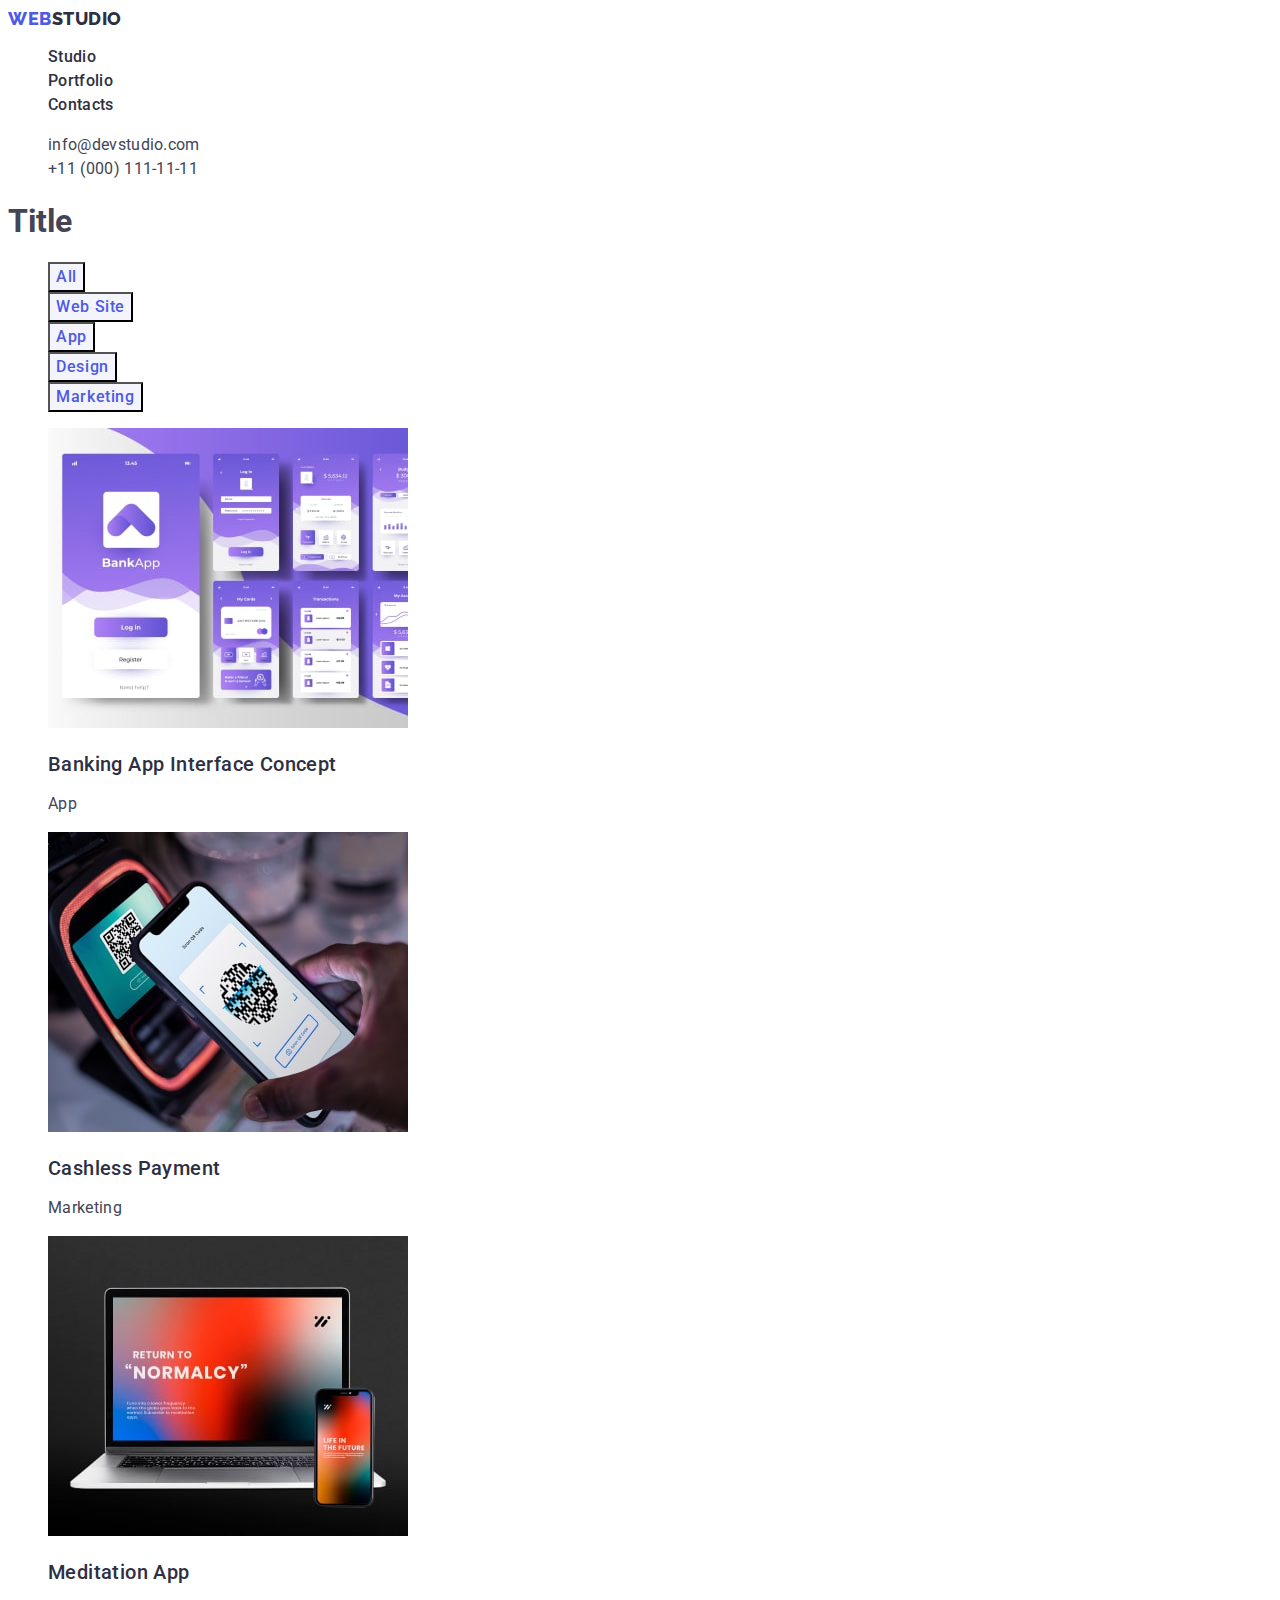
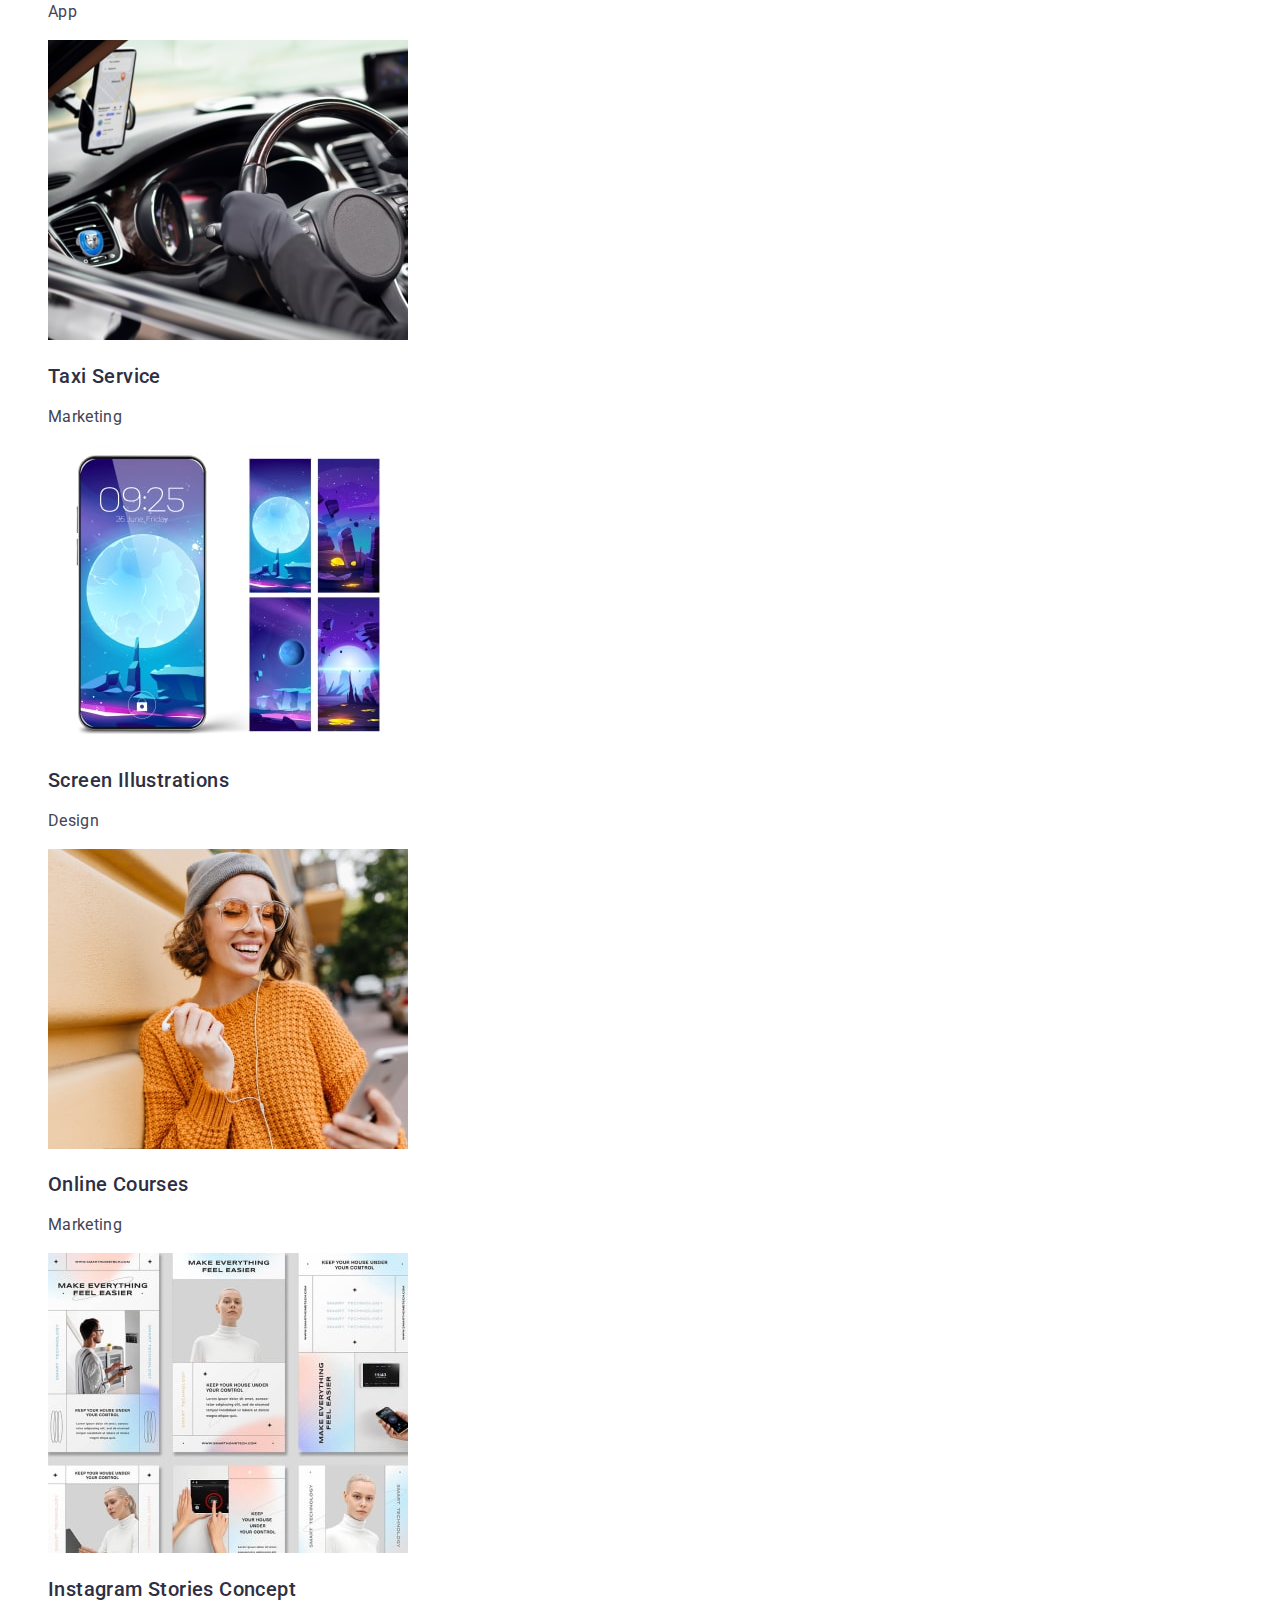
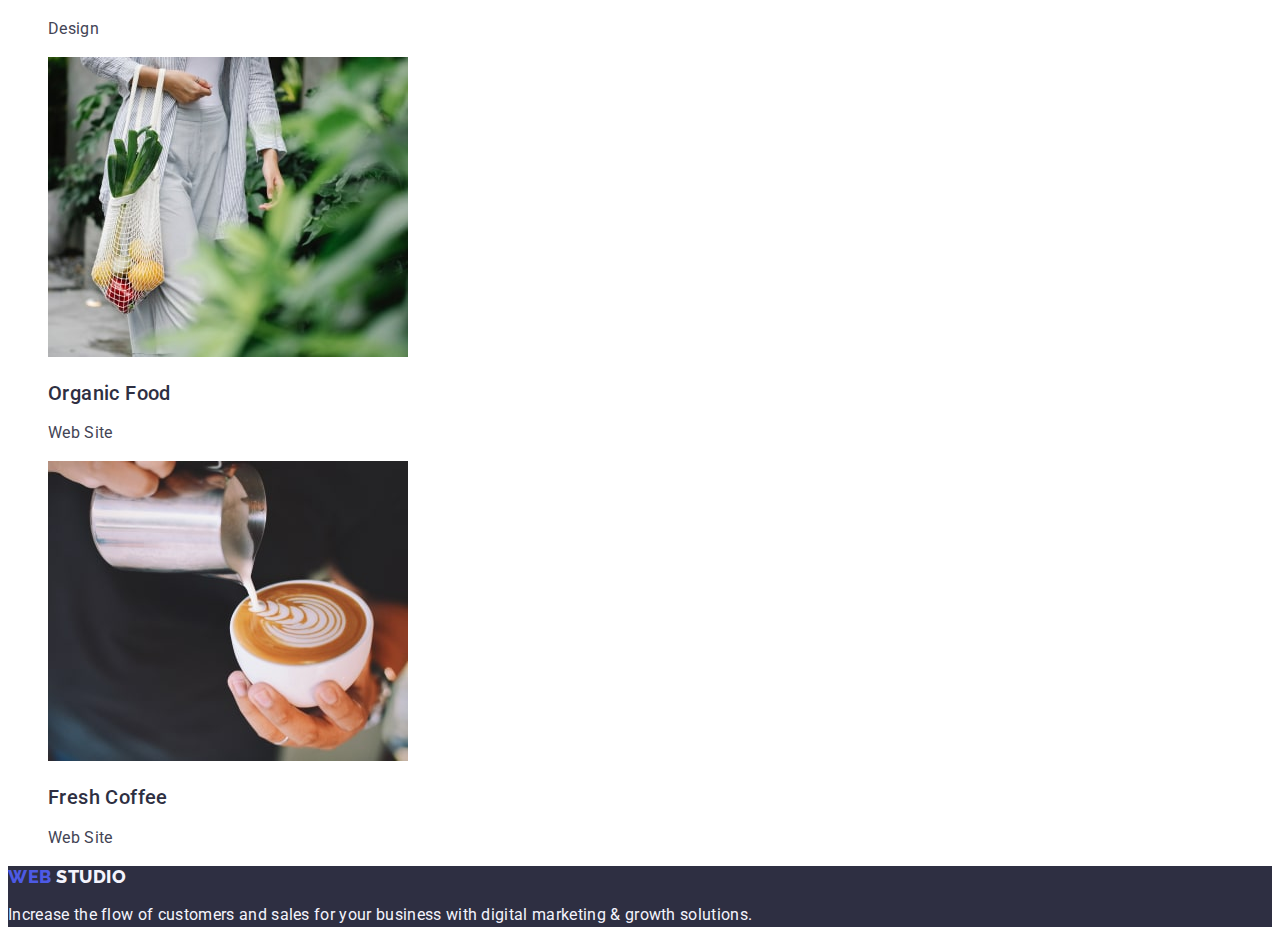
==== portfolio.html @ 657b76db "Initial commit" ====
<!DOCTYPE html>
<html lang="en">
  <head>
    <meta charset="UTF-8" />
    <meta http-equiv="X-UA-Compatible" content="IE=edge" />
    <meta name="viewport" content="width=device-width, initial-scale=1.0" />
    <link rel="stylesheet" href="./css/styles.css" />
    <link rel="preconnect" href="https://fonts.googleapis.com" />
    <link rel="preconnect" href="https://fonts.gstatic.com" crossorigin />
    <link
      href="https://fonts.googleapis.com/css2?family=Raleway:wght@800&family=Roboto:wght@400;500;700&display=swap"
      rel="stylesheet"
    />
    <title>Portfolio</title>
  </head>
  <body>
    <header class="page-header">
      <nav class="nav">
        <a href="./index.html" class="header-logo link"
          >Web<span class="logo-accent">Studio</span></a
        >
        <ul class="list">
          <li><a href="./index.html" class="nav-list link"> Studio</a></li>
          <li>
            <a href="./portfolio.html" class="nav-list link"> Portfolio</a>
          </li>
          <li><a href="" class="nav-list link"> Contacts</a></li>
        </ul>
      </nav>
      <address class="address">
        <ul class="list">
          <li class="address-list-item">
            <a href="mailto:info@devstudio.com" class="address-link link"
              >info@devstudio.com</a
            >
          </li>
          <li class="address-list-item">
            <a href="tel:+110001111111" class="address-link link"
              >+11 (000) 111-11-11</a
            >
          </li>
        </ul>
      </address>
    </header>

    <main>
      <section class="projects">
        <h1>Title</h1>
        <ul class="list">
          <li><button type="button" class="projects-button">All</button></li>
          <li>
            <button type="button" class="projects-button">Web Site</button>
          </li>
          <li><button type="button" class="projects-button">App</button></li>
          <li><button type="button" class="projects-button">Design</button></li>
          <li>
            <button type="button" class="projects-button">Marketing</button>
          </li>
        </ul>
        <ul class="list">
          <li class="projects-item">
            <a href="" class="link">
              <img
                src="./images/p-1.jpg"
                alt="Banking App Interface Concept"
                width="360"
                height="300"
                class="projects-image"
              />
              <h2 class="section-subtitle">Banking App Interface Concept</h2>
              <p class="projects-text">App</p>
            </a>
          </li>
          <li class="projects-item">
            <a href="" class="link">
              <img
                src="./images/p-2.jpg"
                alt="Cashless payment"
                width="360"
                height="300"
                class="projects-image"
              />
              <h2 class="section-subtitle">Cashless Payment</h2>
              <p class="projects-text">Marketing</p>
            </a>
          </li>
          <li class="projects-item">
            <a href="" class="link">
              <img
                src="./images/p-3.jpg"
                alt="Meditation App"
                width="360"
                height="300"
                class="projects-image"
              />
              <h2 class="section-subtitle">Meditation App</h2>
              <p class="projects-text">App</p>
            </a>
          </li>
          <li class="projects-item">
            <a href="" class="link">
              <img
                src="./images/p-4.jpg"
                alt="Taxi Service"
                width="360"
                height="300"
                class="projects-image"
              />
              <h2 class="section-subtitle">Taxi Service</h2>
              <p class="projects-text">Marketing</p>
            </a>
          </li>
          <li class="projects-item">
            <a href="" class="link">
              <img
                src="./images/p-5.jpg"
                alt="Screen Illustrations Design"
                width="360"
                height="300"
                class="projects-image"
              />
              <h2 class="section-subtitle">Screen Illustrations</h2>
              <p class="projects-text">Design</p>
            </a>
          </li>
          <li class="projects-item">
            <a href="" class="link">
              <img
                src="./images/p-6.jpg"
                alt="Online Courses Marketing"
                width="360"
                height="300"
                class="projects-image"
              />
              <h2 class="section-subtitle">Online Courses</h2>
              <p class="projects-text">Marketing</p>
            </a>
          </li>
          <li class="projects-item">
            <a href="" class="link">
              <img
                src="./images/p-7.jpg"
                alt="Instagram Stories Concept"
                width="360"
                height="300"
                class="projects-image"
              />
              <h2 class="section-subtitle">Instagram Stories Concept</h2>
              <p class="projects-text">Design</p>
            </a>
          </li>
          <li class="projects-item">
            <a href="" class="link">
              <img
                src="./images/p-8.jpg"
                alt="Organic Food"
                width="360"
                height="300"
                class="projects-image"
              />
              <h2 class="section-subtitle">Organic Food</h2>
              <p class="projects-text">Web Site</p>
            </a>
          </li>
          <li class="projects-item">
            <a href="" class="link">
              <img
                src="./images/p-9.jpg"
                alt="Fresh Coffee"
                width="360"
                height="300"
                class="projects-image"
              />
              <h2 class="section-subtitle">Fresh Coffee</h2>
              <p class="projects-text">Web Site</p>
            </a>
          </li>
        </ul>
      </section>
    </main>
    <footer class="page-footer">
      <a href="./index.html" class="footer-logo link"
        >Web<span class="footer-logo-accent"> Studio</span></a
      >
      <p class="footer-text">
        Increase the flow of customers and sales for your business with digital
        marketing & growth solutions.
      </p>
    </footer>
  </body>
</html>
---- css/styles.css ----
:root {
  --primary-white-color: #ffffff;
  --Light-mode-backgrounds-color: #f4f4fd;
  --heading-color: #2e2f42;
  --light-blue-color: #4d5ae5;
  --active-button-color: #404bbf;
  --text-color: #434455;
  --light-accent-color: #e7e9fc;
}

body {
  font-family: Roboto, sans-serif;
  color: var(--text-color);
  background-color: var(--primary-white-color);
}

.header-logo {
  text-transform: uppercase;
  font-family: 'Raleway', sans-serif;
  color: var(--light-blue-color);
  font-size: 18px;
  line-height: 1.17;
  letter-spacing: 0.54px;
  font-weight: 800;
}
.link {
  text-decoration: none;
}

.logo-accent {
  color: var(--heading-color);
}

.list {
  list-style: none;
}

.nav-list.link {
  color: var(--heading-color);
  font-size: 16px;
  font-weight: 500;
  line-height: 1.5;
  letter-spacing: 0.02em;
  text-decoration: none;
}

.nav-list.link:hover,
.nav-list.link:focus,
.nav-list.link:active {
  color: var(--active-button-color);
}

.address {
  font-style: normal;
}
.address-link.link,
.list {
  color: var(--text-color);
  font-size: 16px;
  line-height: 1.5;
  letter-spacing: 0.32px;
  text-decoration: none;
  list-style-type: none;
}

.address-link.link:hover,
.address-link.link:focus,
.address-link.link:active {
  color: var(--active-button-color);
}

.banner {
  background-color: var(--heading-color);
}

.main-title {
  color: var(--primary-white-color);
  text-align: center;
  font-size: 56px;
  font-family: Roboto;
  font-weight: 700;
  line-height: 1.07;
  letter-spacing: 1.12px;
}

.button {
  font-family: Roboto, sans-serif;
  background: var(--light-blue-color);
  color: var(--primary-white-color);
  font-weight: 500;
  font-size: 16px;
  line-height: 1.5;
  letter-spacing: 0.04em;
  cursor: pointer;
}

.button:hover,
.button:focus,
.button:active {
  background-color: var(--active-button-color);
}

.section-subtitle {
  color: var(--heading-color);
  font-size: 20px;
  font-weight: 500;
  line-height: 1.2;
  letter-spacing: 0.4px;
}

.list {
  list-style-type: none;
}

.list .intro-text {
  color: var(--text-color);
  font-size: 16px;
  line-height: 1.5;
  letter-spacing: 0.32px;
}

.section-title {
  color: var(--heading-color);
  text-align: center;
  font-size: 36px;
  font-weight: 700;
  line-height: 1.11;
  letter-spacing: 0.72px;
  text-transform: capitalize;
}

.team {
  background-color: var(--Light-mode-backgrounds-color);
}
.team-list-item {
  background-color: var(--primary-white-color);
}
.team-text {
  font-size: 16px;
  line-height: 1.5;
  letter-spacing: 0.32px;
}

footer {
  background-color: var(--heading-color);
}
.footer-logo {
  color: var(--light-blue-color);
  font-size: 18px;
  font-family: Raleway, sans-serif;
  font-weight: 800;
  line-height: 1.17;
  letter-spacing: 0.54px;
  text-transform: uppercase;
  text-decoration: none;
}

.footer-logo-accent {
  color: var(--Light-mode-backgrounds-color);
}

.footer-text {
  color: var(--Light-mode-backgrounds-color);
  font-size: 16px;
  line-height: 1.5;
  letter-spacing: 0.32px;
}

.projects-button {
  font-family: Roboto, sans-serif;
  background-color: var(--Light-mode-backgrounds-color);
  text-align: center;
  font-size: 16px;
  font-weight: 500;
  line-height: 1.5;
  letter-spacing: 0.04em;
  color: var(--light-blue-color);
  cursor: pointer;
}

.projects-button:hover,
.projects-button:focus,
.projects-button:active {
  background-color: var(--active-button-color);
  color: var(--primary-white-color);
}

.projects-list {
  list-style-type: none;
}
.projects-text {
  font-size: 16px;
  line-height: 1.5;
  letter-spacing: 0.32px;
  color: var(--text-color);
}
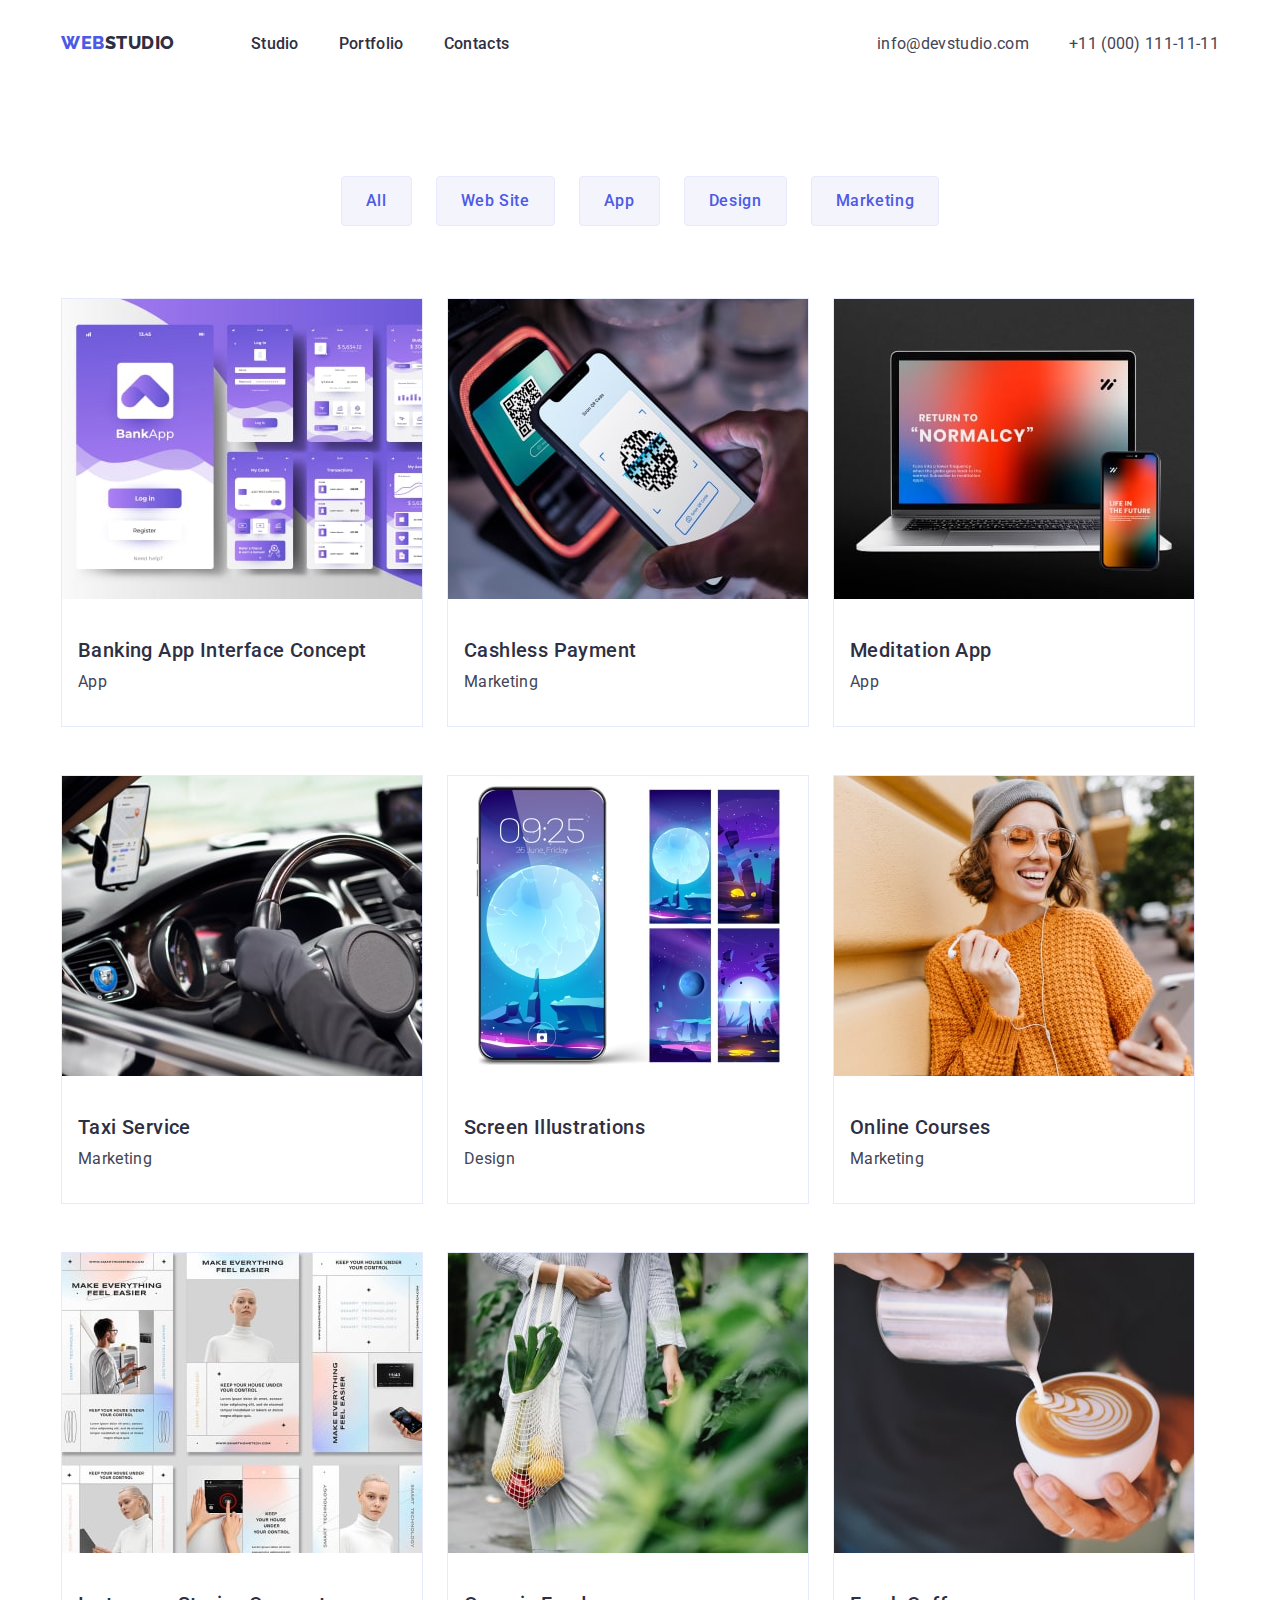
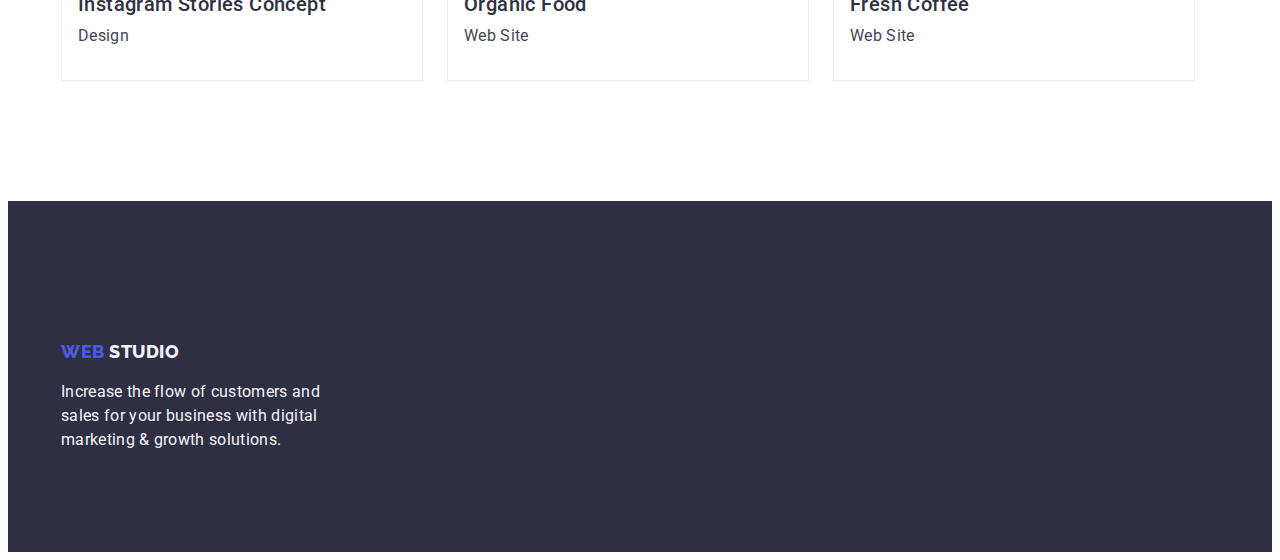
==== commit 76014dd2: "new commit" ====
--- a/portfolio.html
+++ b/portfolio.html
@@ -15,177 +15,183 @@
   </head>
   <body>
     <header class="page-header">
-      <nav class="nav">
-        <a href="./index.html" class="header-logo link"
-          >Web<span class="logo-accent">Studio</span></a
-        >
-        <ul class="list">
-          <li><a href="./index.html" class="nav-list link"> Studio</a></li>
-          <li>
-            <a href="./portfolio.html" class="nav-list link"> Portfolio</a>
-          </li>
-          <li><a href="" class="nav-list link"> Contacts</a></li>
-        </ul>
-      </nav>
-      <address class="address">
-        <ul class="list">
-          <li class="address-list-item">
-            <a href="mailto:info@devstudio.com" class="address-link link"
-              >info@devstudio.com</a
-            >
-          </li>
-          <li class="address-list-item">
-            <a href="tel:+110001111111" class="address-link link"
-              >+11 (000) 111-11-11</a
-            >
-          </li>
-        </ul>
-      </address>
+      <div class="container header-container">
+        <nav class="nav">
+          <a href="./index.html" class="header-logo link"
+            >Web<span class="logo-accent">Studio</span></a
+          >
+          <ul class="nav-list list">
+            <li><a href="./index.html" class="nav-list link"> Studio</a></li>
+            <li>
+              <a href="./portfolio.html" class="nav-list link"> Portfolio</a>
+            </li>
+            <li><a href="" class="nav-list link"> Contacts</a></li>
+          </ul>
+        </nav>
+        <address class="address">
+          <ul class="adress-list list">
+            <li class="address-list-item">
+              <a href="mailto:info@devstudio.com" class="address-link link"
+                >info@devstudio.com</a
+              >
+            </li>
+            <li class="address-list-item">
+              <a href="tel:+110001111111" class="address-link link"
+                >+11 (000) 111-11-11</a
+              >
+            </li>
+          </ul>
+        </address>
+      </div>
     </header>
 
     <main>
       <section class="projects">
-        <h1>Title</h1>
-        <ul class="list">
-          <li><button type="button" class="projects-button">All</button></li>
-          <li>
-            <button type="button" class="projects-button">Web Site</button>
-          </li>
-          <li><button type="button" class="projects-button">App</button></li>
-          <li><button type="button" class="projects-button">Design</button></li>
-          <li>
-            <button type="button" class="projects-button">Marketing</button>
-          </li>
-        </ul>
-        <ul class="list">
-          <li class="projects-item">
-            <a href="" class="link">
-              <img
-                src="./images/p-1.jpg"
-                alt="Banking App Interface Concept"
-                width="360"
-                height="300"
-                class="projects-image"
-              />
-              <h2 class="section-subtitle">Banking App Interface Concept</h2>
-              <p class="projects-text">App</p>
-            </a>
-          </li>
-          <li class="projects-item">
-            <a href="" class="link">
-              <img
-                src="./images/p-2.jpg"
-                alt="Cashless payment"
-                width="360"
-                height="300"
-                class="projects-image"
-              />
-              <h2 class="section-subtitle">Cashless Payment</h2>
-              <p class="projects-text">Marketing</p>
-            </a>
-          </li>
-          <li class="projects-item">
-            <a href="" class="link">
-              <img
-                src="./images/p-3.jpg"
-                alt="Meditation App"
-                width="360"
-                height="300"
-                class="projects-image"
-              />
-              <h2 class="section-subtitle">Meditation App</h2>
-              <p class="projects-text">App</p>
-            </a>
-          </li>
-          <li class="projects-item">
-            <a href="" class="link">
-              <img
-                src="./images/p-4.jpg"
-                alt="Taxi Service"
-                width="360"
-                height="300"
-                class="projects-image"
-              />
-              <h2 class="section-subtitle">Taxi Service</h2>
-              <p class="projects-text">Marketing</p>
-            </a>
-          </li>
-          <li class="projects-item">
-            <a href="" class="link">
-              <img
-                src="./images/p-5.jpg"
-                alt="Screen Illustrations Design"
-                width="360"
-                height="300"
-                class="projects-image"
-              />
-              <h2 class="section-subtitle">Screen Illustrations</h2>
-              <p class="projects-text">Design</p>
-            </a>
-          </li>
-          <li class="projects-item">
-            <a href="" class="link">
-              <img
-                src="./images/p-6.jpg"
-                alt="Online Courses Marketing"
-                width="360"
-                height="300"
-                class="projects-image"
-              />
-              <h2 class="section-subtitle">Online Courses</h2>
-              <p class="projects-text">Marketing</p>
-            </a>
-          </li>
-          <li class="projects-item">
-            <a href="" class="link">
-              <img
-                src="./images/p-7.jpg"
-                alt="Instagram Stories Concept"
-                width="360"
-                height="300"
-                class="projects-image"
-              />
-              <h2 class="section-subtitle">Instagram Stories Concept</h2>
-              <p class="projects-text">Design</p>
-            </a>
-          </li>
-          <li class="projects-item">
-            <a href="" class="link">
-              <img
-                src="./images/p-8.jpg"
-                alt="Organic Food"
-                width="360"
-                height="300"
-                class="projects-image"
-              />
-              <h2 class="section-subtitle">Organic Food</h2>
-              <p class="projects-text">Web Site</p>
-            </a>
-          </li>
-          <li class="projects-item">
-            <a href="" class="link">
-              <img
-                src="./images/p-9.jpg"
-                alt="Fresh Coffee"
-                width="360"
-                height="300"
-                class="projects-image"
-              />
-              <h2 class="section-subtitle">Fresh Coffee</h2>
-              <p class="projects-text">Web Site</p>
-            </a>
-          </li>
-        </ul>
-      </section>
+        <div class="container">
+          <h1 class="visually-hidden">Title</h1>
+          <ul class="projects-list list">
+            <li><button type="button" class="projects-button">All</button></li>
+            <li>
+              <button type="button" class="projects-button">Web Site</button>
+            </li>
+            <li><button type="button" class="projects-button">App</button></li>
+            <li><button type="button" class="projects-button">Design</button></li>
+            <li>
+              <button type="button" class="projects-button">Marketing</button>
+            </li>
+          </ul>
+          <ul class="projects-item-list list">
+            <li class="projects-item">
+              <a href="" class="link">
+                <img
+                  src="./images/p-1.jpg"
+                  alt="Banking App Interface Concept"
+                  width="360"
+                  height="300"
+                  class="projects-image"
+                />
+                <h2 class="project-subtitle section-subtitle">Banking App Interface Concept</h2>
+                <p class="projects-text">App</p>
+              </a>
+            </li>
+            <li class="projects-item">
+              <a href="" class="link">
+                <img
+                  src="./images/p-2.jpg"
+                  alt="Cashless payment"
+                  width="360"
+                  height="300"
+                  class="projects-image"
+                />
+                <h2 class="project-subtitle section-subtitle">Cashless Payment</h2>
+                <p class="projects-text">Marketing</p>
+              </a>
+            </li>
+            <li class="projects-item">
+              <a href="" class="link">
+                <img
+                  src="./images/p-3.jpg"
+                  alt="Meditation App"
+                  width="360"
+                  height="300"
+                  class="projects-image"
+                />
+                <h2 class="project-subtitle section-subtitle">Meditation App</h2>
+                <p class="projects-text">App</p>
+              </a>
+            </li>
+            <li class="projects-item">
+              <a href="" class="link">
+                <img
+                  src="./images/p-4.jpg"
+                  alt="Taxi Service"
+                  width="360"
+                  height="300"
+                  class="projects-image"
+                />
+                <h2 class="project-subtitle section-subtitle">Taxi Service</h2>
+                <p class="projects-text">Marketing</p>
+              </a>
+            </li>
+            <li class="projects-item">
+              <a href="" class="link">
+                <img
+                  src="./images/p-5.jpg"
+                  alt="Screen Illustrations Design"
+                  width="360"
+                  height="300"
+                  class="projects-image"
+                />
+                <h2 class="project-subtitle section-subtitle">Screen Illustrations</h2>
+                <p class="projects-text">Design</p>
+              </a>
+            </li>
+            <li class="projects-item">
+              <a href="" class="link">
+                <img
+                  src="./images/p-6.jpg"
+                  alt="Online Courses Marketing"
+                  width="360"
+                  height="300"
+                  class="projects-image"
+                />
+                <h2 class="project-subtitle section-subtitle">Online Courses</h2>
+                <p class="projects-text">Marketing</p>
+              </a>
+            </li>
+            <li class="projects-item">
+              <a href="" class="link">
+                <img
+                  src="./images/p-7.jpg"
+                  alt="Instagram Stories Concept"
+                  width="360"
+                  height="300"
+                  class="projects-image"
+                />
+                <h2 class="project-subtitle section-subtitle">Instagram Stories Concept</h2>
+                <p class="projects-text">Design</p>
+              </a>
+            </li>
+            <li class="projects-item">
+              <a href="" class="link">
+                <img
+                  src="./images/p-8.jpg"
+                  alt="Organic Food"
+                  width="360"
+                  height="300"
+                  class="projects-image"
+                />
+                <h2 class="project-subtitle section-subtitle">Organic Food</h2>
+                <p class="projects-text">Web Site</p>
+              </a>
+            </li>
+            <li class="projects-item">
+              <a href="" class="link">
+                <img
+                  src="./images/p-9.jpg"
+                  alt="Fresh Coffee"
+                  width="360"
+                  height="300"
+                  class="projects-image"
+                />
+                <h2 class="project-subtitle section-subtitle">Fresh Coffee</h2>
+                <p class="projects-text">Web Site</p>
+              </a>
+            </li>
+          </ul>
+        </section>
+        </div>
     </main>
     <footer class="page-footer">
-      <a href="./index.html" class="footer-logo link"
-        >Web<span class="footer-logo-accent"> Studio</span></a
-      >
-      <p class="footer-text">
-        Increase the flow of customers and sales for your business with digital
-        marketing & growth solutions.
-      </p>
+      <div class="footer-container container">
+        <a href="./index.html" class="footer-logo link"
+          >Web<span class="footer-logo-accent"> Studio</span></a
+        >
+        <p class="footer-text">
+          Increase the flow of customers and sales for your business with digital
+          marketing & growth solutions.
+        </p>
+      </div>
     </footer>
   </body>
 </html>
--- a/css/styles.css
+++ b/css/styles.css
@@ -8,12 +8,78 @@
   --light-accent-color: #e7e9fc;
 }
 
+p,
+h1,
+h2,
+h3,
+h4,
+h5,
+h6 {
+  margin-top: 0;
+  margin-bottom: 0;
+}
+
+ul,
+ol {
+  margin-top: 0;
+  margin-bottom: 0;
+  padding-left: 0;
+}
+
 body {
   font-family: Roboto, sans-serif;
   color: var(--text-color);
   background-color: var(--primary-white-color);
 }
 
+.container {
+  width: 100%;
+  max-width: 1158px;
+  padding-left: 15px;
+  padding-right: 15px;
+  margin: 0 auto;
+}
+
+.visually-hidden {
+  position: absolute;
+  width: 1px;
+  height: 1px;
+  margin: -1px;
+  border: 0;
+  padding: 0;
+  white-space: nowrap;
+  clip-path: inset(100%);
+  clip: rect(0 0 0 0);
+  overflow: hidden;
+}
+
+.link {
+  text-decoration: none;
+}
+
+.list {
+  list-style: none;
+  display: flex;
+}
+
+/* -------------Header-------------- */
+
+.page-header {
+  padding-top: 24px;
+  padding-bottom: 24px;
+}
+
+.nav {
+  display: flex;
+}
+
+.nav-list {
+  gap: 40px;
+}
+
+.header-container {
+  display: flex;
+}
 .header-logo {
   text-transform: uppercase;
   font-family: 'Raleway', sans-serif;
@@ -22,17 +88,11 @@
   line-height: 1.17;
   letter-spacing: 0.54px;
   font-weight: 800;
-}
-.link {
-  text-decoration: none;
+  margin-right: 76px;
 }
 
 .logo-accent {
   color: var(--heading-color);
-}
-
-.list {
-  list-style: none;
 }
 
 .nav-list.link {
@@ -52,6 +112,11 @@
 
 .address {
   font-style: normal;
+  margin-left: auto;
+}
+
+.adress-list {
+  gap: 40px;
 }
 .address-link.link,
 .list {
@@ -71,6 +136,11 @@
 
 .banner {
   background-color: var(--heading-color);
+}
+
+.banner-container {
+  padding-top: 188px;
+  padding-bottom: 292px;
 }
 
 .main-title {
@@ -81,6 +151,9 @@
   font-weight: 700;
   line-height: 1.07;
   letter-spacing: 1.12px;
+  margin: 0 auto;
+  max-width: 496px;
+  margin-bottom: 48px;
 }
 
 .button {
@@ -92,6 +165,11 @@
   line-height: 1.5;
   letter-spacing: 0.04em;
   cursor: pointer;
+  margin: 0 auto;
+  display: block;
+  border-radius: 4px;
+  box-shadow: 0px 4px 4px 0px rgba(0, 0, 0, 0.15);
+  padding: 16px 32px;
 }
 
 .button:hover,
@@ -106,10 +184,24 @@
   font-weight: 500;
   line-height: 1.2;
   letter-spacing: 0.4px;
+  margin-bottom: 8px;
+}
+
+.intro-list {
+  gap: 24px;
+}
+
+.intro-list-item {
+  width: calc((100-24px * 3) / 4);
 }
 
 .list {
   list-style-type: none;
+}
+
+.intro-container {
+  padding-top: 120px;
+  padding-bottom: 120px;
 }
 
 .list .intro-text {
@@ -127,23 +219,60 @@
   line-height: 1.11;
   letter-spacing: 0.72px;
   text-transform: capitalize;
+  margin-bottom: 72px;
+}
+
+.services-container {
+  padding-bottom: 120px;
+}
+
+.services-list {
+  gap: 24px;
+}
+
+.services-list-item {
+  width: calc((100-24 * 2) / 3);
+}
+
+.team-container {
+  padding-top: 120px;
+  padding-bottom: 120px;
 }
 
 .team {
   background-color: var(--Light-mode-backgrounds-color);
 }
+
+.team-subtitle {
+  margin-top: 32px;
+  text-align: center;
+}
+
+.team-list {
+  gap: 24px;
+}
+
 .team-list-item {
   background-color: var(--primary-white-color);
+  width: calc((100-24 * 3) / 4);
 }
 .team-text {
   font-size: 16px;
   line-height: 1.5;
   letter-spacing: 0.32px;
+  margin-bottom: 32px;
+  text-align: center;
 }
 
 footer {
   background-color: var(--heading-color);
 }
+
+.footer-container {
+  padding-top: 140px;
+  padding-bottom: 100px;
+}
+
 .footer-logo {
   color: var(--light-blue-color);
   font-size: 18px;
@@ -164,6 +293,15 @@
   font-size: 16px;
   line-height: 1.5;
   letter-spacing: 0.32px;
+  max-width: 264px;
+  margin-top: 17.5px;
+}
+
+.projects-list {
+  justify-content: center;
+  gap: 24px;
+  padding-top: 96px;
+  padding-bottom: 72px;
 }
 
 .projects-button {
@@ -176,6 +314,10 @@
   letter-spacing: 0.04em;
   color: var(--light-blue-color);
   cursor: pointer;
+  border-radius: 4px;
+  border: 1px solid var(--light-accent-color);
+  background: var(--Light-mode-backgrounds-color);
+  padding: 12px 24px;
 }
 
 .projects-button:hover,
@@ -188,9 +330,28 @@
 .projects-list {
   list-style-type: none;
 }
+
+.projects-item-list {
+  padding-bottom: 120px;
+  flex-wrap: wrap;
+  gap: 48px 24px;
+}
+
+.projects-item {
+  border: 1px solid var(--light-accent-color);
+  background: var(--primary-white-color);
+}
+
+.project-subtitle {
+  padding-left: 16px;
+  padding-top: 32px;
+}
+
 .projects-text {
   font-size: 16px;
   line-height: 1.5;
   letter-spacing: 0.32px;
   color: var(--text-color);
-}
+  padding-left: 16px;
+  padding-bottom: 32px;
+}
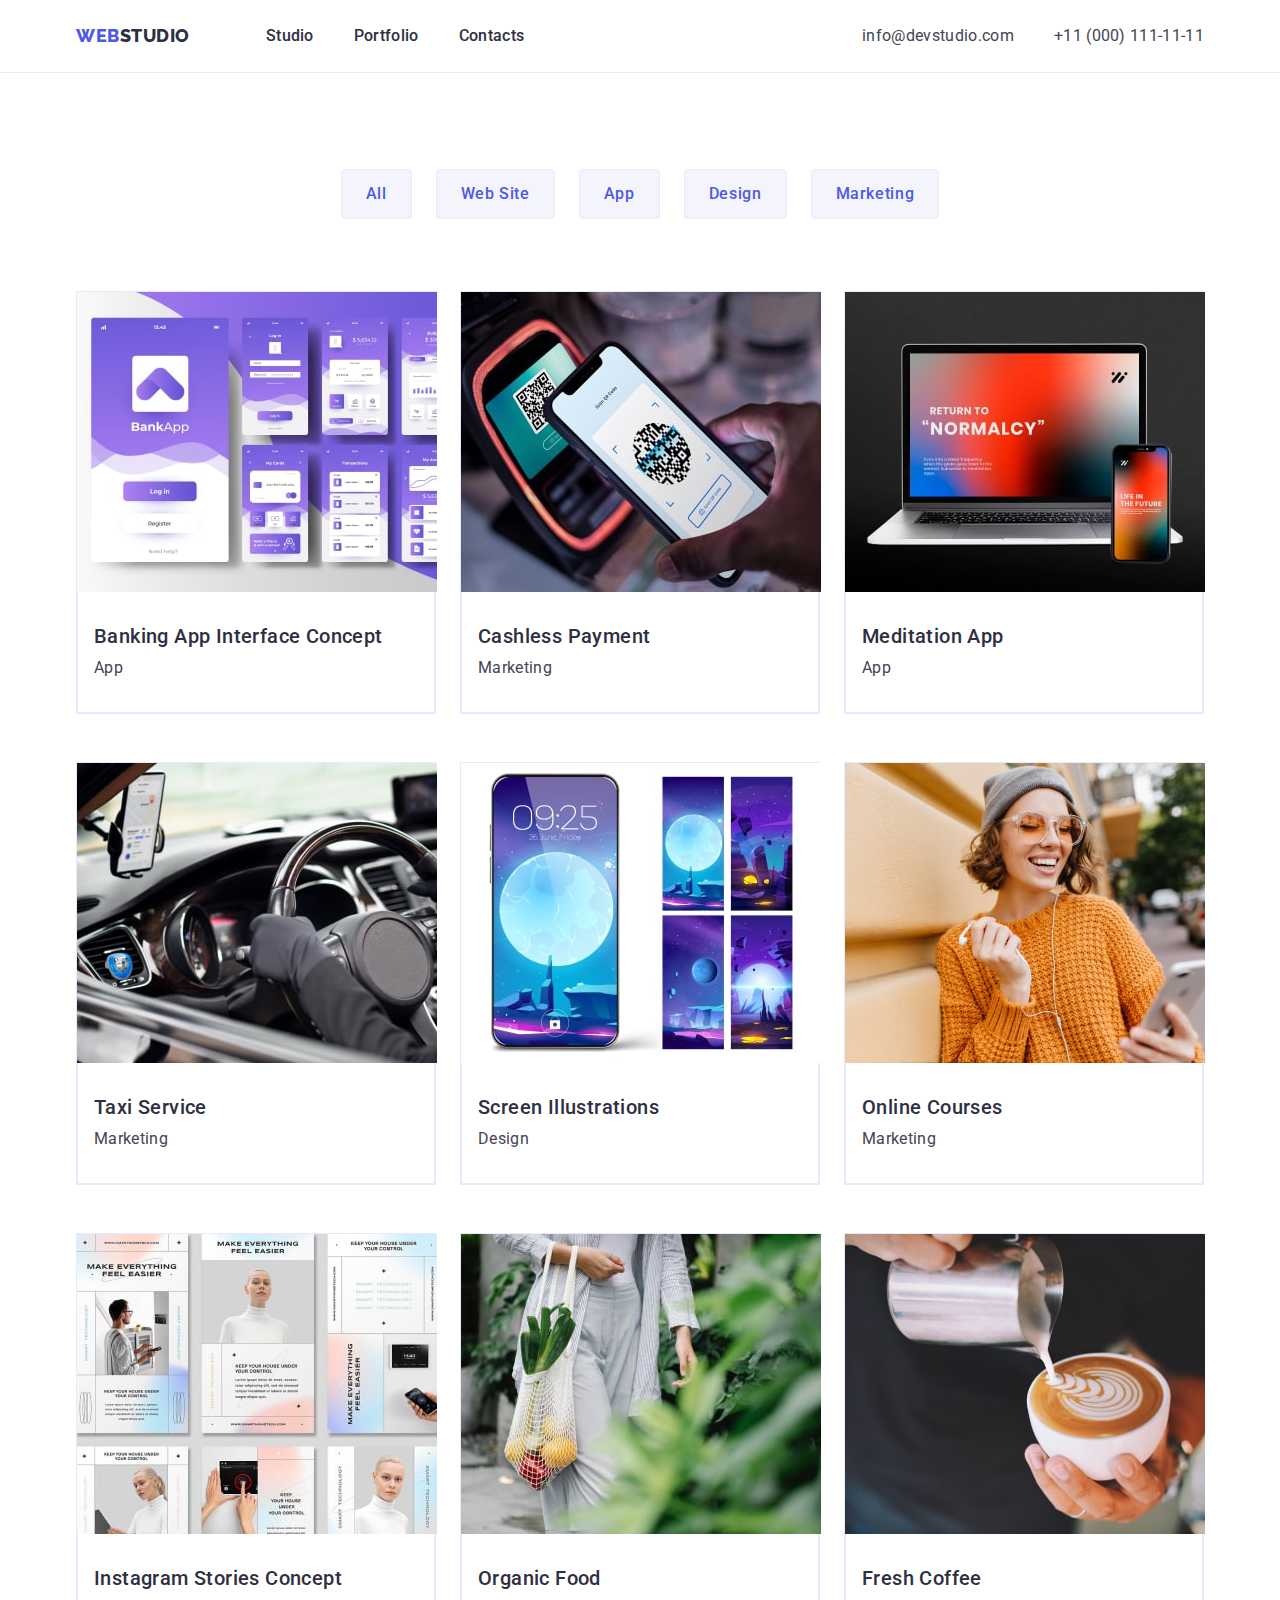
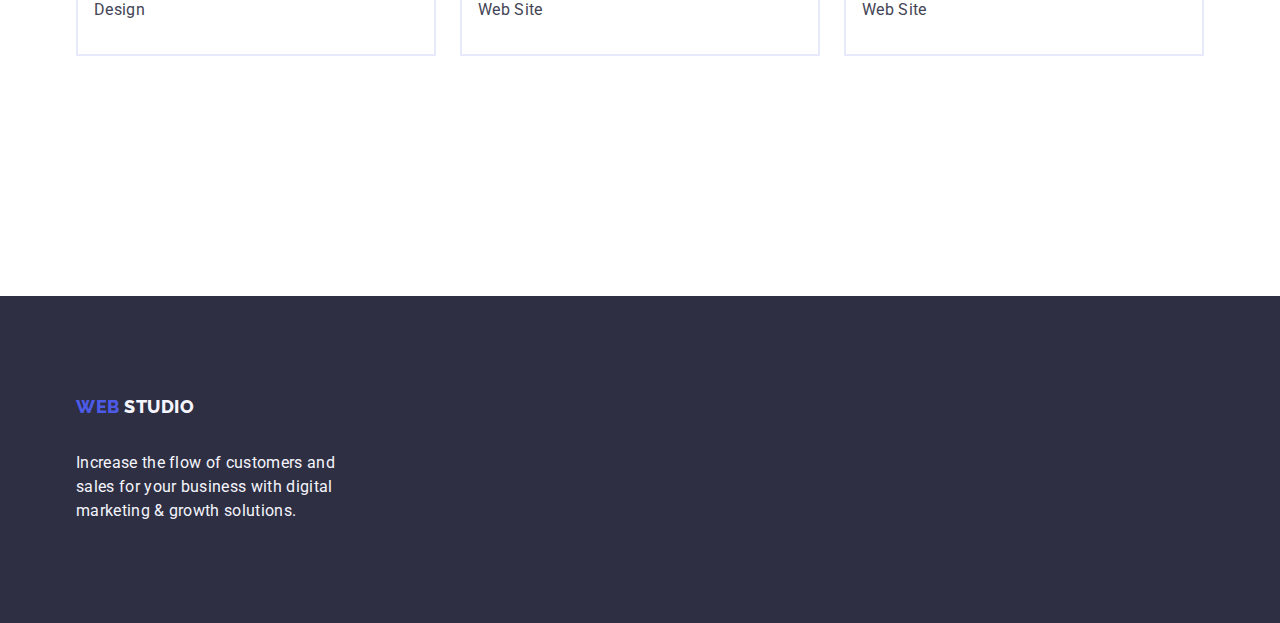
==== commit 3327dede: "new commit" ====
--- a/portfolio.html
+++ b/portfolio.html
@@ -4,6 +4,10 @@
     <meta charset="UTF-8" />
     <meta http-equiv="X-UA-Compatible" content="IE=edge" />
     <meta name="viewport" content="width=device-width, initial-scale=1.0" />
+    <link
+      rel="stylesheet"
+      href="https://cdnjs.cloudflare.com/ajax/libs/modern-normalize/2.0.0/modern-normalize.min.css"
+    />
     <link rel="stylesheet" href="./css/styles.css" />
     <link rel="preconnect" href="https://fonts.googleapis.com" />
     <link rel="preconnect" href="https://fonts.gstatic.com" crossorigin />
@@ -70,8 +74,10 @@
                   height="300"
                   class="projects-image"
                 />
-                <h2 class="project-subtitle section-subtitle">Banking App Interface Concept</h2>
-                <p class="projects-text">App</p>
+                <div class="projects-card-content">
+                  <h2 class="project-subtitle section-subtitle">Banking App Interface Concept</h2>
+                  <p class="projects-text">App</p>
+                </div>
               </a>
             </li>
             <li class="projects-item">
@@ -83,8 +89,10 @@
                   height="300"
                   class="projects-image"
                 />
-                <h2 class="project-subtitle section-subtitle">Cashless Payment</h2>
-                <p class="projects-text">Marketing</p>
+                <div class="projects-card-content">
+                  <h2 class="project-subtitle section-subtitle">Cashless Payment</h2>
+                  <p class="projects-text">Marketing</p>
+                </div>
               </a>
             </li>
             <li class="projects-item">
@@ -96,8 +104,10 @@
                   height="300"
                   class="projects-image"
                 />
-                <h2 class="project-subtitle section-subtitle">Meditation App</h2>
-                <p class="projects-text">App</p>
+                <div class="projects-card-content">
+                  <h2 class="project-subtitle section-subtitle">Meditation App</h2>
+                  <p class="projects-text">App</p>
+                </div>
               </a>
             </li>
             <li class="projects-item">
@@ -109,8 +119,10 @@
                   height="300"
                   class="projects-image"
                 />
-                <h2 class="project-subtitle section-subtitle">Taxi Service</h2>
-                <p class="projects-text">Marketing</p>
+                <div class="projects-card-content">
+                  <h2 class="project-subtitle section-subtitle">Taxi Service</h2>
+                  <p class="projects-text">Marketing</p>
+                </div>
               </a>
             </li>
             <li class="projects-item">
@@ -122,8 +134,10 @@
                   height="300"
                   class="projects-image"
                 />
-                <h2 class="project-subtitle section-subtitle">Screen Illustrations</h2>
-                <p class="projects-text">Design</p>
+                <div class="projects-card-content">
+                  <h2 class="project-subtitle section-subtitle">Screen Illustrations</h2>
+                  <p class="projects-text">Design</p>
+                </div>
               </a>
             </li>
             <li class="projects-item">
@@ -135,8 +149,10 @@
                   height="300"
                   class="projects-image"
                 />
-                <h2 class="project-subtitle section-subtitle">Online Courses</h2>
-                <p class="projects-text">Marketing</p>
+                <div class="projects-card-content">
+                  <h2 class="project-subtitle section-subtitle">Online Courses</h2>
+                  <p class="projects-text">Marketing</p>
+                </div>
               </a>
             </li>
             <li class="projects-item">
@@ -148,8 +164,10 @@
                   height="300"
                   class="projects-image"
                 />
-                <h2 class="project-subtitle section-subtitle">Instagram Stories Concept</h2>
-                <p class="projects-text">Design</p>
+                <div class="projects-card-content">
+                  <h2 class="project-subtitle section-subtitle">Instagram Stories Concept</h2>
+                  <p class="projects-text">Design</p>
+                </div>
               </a>
             </li>
             <li class="projects-item">
@@ -161,8 +179,10 @@
                   height="300"
                   class="projects-image"
                 />
-                <h2 class="project-subtitle section-subtitle">Organic Food</h2>
-                <p class="projects-text">Web Site</p>
+               <div class="projects-card-content">
+                  <h2 class="project-subtitle section-subtitle">Organic Food</h2>
+                  <p class="projects-text">Web Site</p>
+               </div>
               </a>
             </li>
             <li class="projects-item">
@@ -174,8 +194,10 @@
                   height="300"
                   class="projects-image"
                 />
-                <h2 class="project-subtitle section-subtitle">Fresh Coffee</h2>
-                <p class="projects-text">Web Site</p>
+               <div class="projects-card-content">
+                  <h2 class="project-subtitle section-subtitle">Fresh Coffee</h2>
+                  <p class="projects-text">Web Site</p>
+               </div>
               </a>
             </li>
           </ul>
--- a/css/styles.css
+++ b/css/styles.css
@@ -30,6 +30,10 @@
   font-family: Roboto, sans-serif;
   color: var(--text-color);
   background-color: var(--primary-white-color);
+}
+
+img {
+  display: block;
 }
 
 .container {
@@ -67,10 +71,12 @@
 .page-header {
   padding-top: 24px;
   padding-bottom: 24px;
+  border-bottom: 1px solid var(--light-accent-color);
 }
 
 .nav {
   display: flex;
+  align-items: center;
 }
 
 .nav-list {
@@ -140,7 +146,7 @@
 
 .banner-container {
   padding-top: 188px;
-  padding-bottom: 292px;
+  padding-bottom: 188px;
 }
 
 .main-title {
@@ -170,6 +176,9 @@
   border-radius: 4px;
   box-shadow: 0px 4px 4px 0px rgba(0, 0, 0, 0.15);
   padding: 16px 32px;
+  min-width: 169px;
+  height: 56px;
+  border: none;
 }
 
 .button:hover,
@@ -192,14 +201,14 @@
 }
 
 .intro-list-item {
-  width: calc((100-24px * 3) / 4);
+  width: calc((100%-24px * 3) / 4);
 }
 
 .list {
   list-style-type: none;
 }
 
-.intro-container {
+.intro {
   padding-top: 120px;
   padding-bottom: 120px;
 }
@@ -222,7 +231,7 @@
   margin-bottom: 72px;
 }
 
-.services-container {
+.services {
   padding-bottom: 120px;
 }
 
@@ -231,10 +240,10 @@
 }
 
 .services-list-item {
-  width: calc((100-24 * 2) / 3);
-}
-
-.team-container {
+  width: calc((100%-24 * 2) / 3);
+}
+
+.team {
   padding-top: 120px;
   padding-bottom: 120px;
 }
@@ -244,7 +253,6 @@
 }
 
 .team-subtitle {
-  margin-top: 32px;
   text-align: center;
 }
 
@@ -254,22 +262,24 @@
 
 .team-list-item {
   background-color: var(--primary-white-color);
-  width: calc((100-24 * 3) / 4);
-}
+  width: calc((100%-24 * 3) / 4);
+  border-radius: 0px 0px 4px 4px;
+}
+
+.team-card-content {
+  padding: 32px 16px;
+}
+
 .team-text {
   font-size: 16px;
   line-height: 1.5;
   letter-spacing: 0.32px;
-  margin-bottom: 32px;
   text-align: center;
 }
 
 footer {
   background-color: var(--heading-color);
-}
-
-.footer-container {
-  padding-top: 140px;
+  padding-top: 100px;
   padding-bottom: 100px;
 }
 
@@ -282,6 +292,8 @@
   letter-spacing: 0.54px;
   text-transform: uppercase;
   text-decoration: none;
+  margin-bottom: 16px;
+  display: inline-block;
 }
 
 .footer-logo-accent {
@@ -295,13 +307,17 @@
   letter-spacing: 0.32px;
   max-width: 264px;
   margin-top: 17.5px;
+}
+
+.projects {
+  padding-top: 96px;
+  padding-bottom: 120px;
 }
 
 .projects-list {
   justify-content: center;
   gap: 24px;
-  padding-top: 96px;
-  padding-bottom: 72px;
+  margin-bottom: 72px;
 }
 
 .projects-button {
@@ -325,6 +341,7 @@
 .projects-button:active {
   background-color: var(--active-button-color);
   color: var(--primary-white-color);
+  border: 1px solid transparent;
 }
 
 .projects-list {
@@ -340,11 +357,10 @@
 .projects-item {
   border: 1px solid var(--light-accent-color);
   background: var(--primary-white-color);
+  width: calc((100% - 48px) / 3);
 }
 
 .project-subtitle {
-  padding-left: 16px;
-  padding-top: 32px;
 }
 
 .projects-text {
@@ -352,6 +368,10 @@
   line-height: 1.5;
   letter-spacing: 0.32px;
   color: var(--text-color);
-  padding-left: 16px;
-  padding-bottom: 32px;
-}
+}
+
+.projects-card-content {
+  padding: 32px 16px;
+  border: 1px solid var(--light-accent-color);
+  border-top: none;
+}
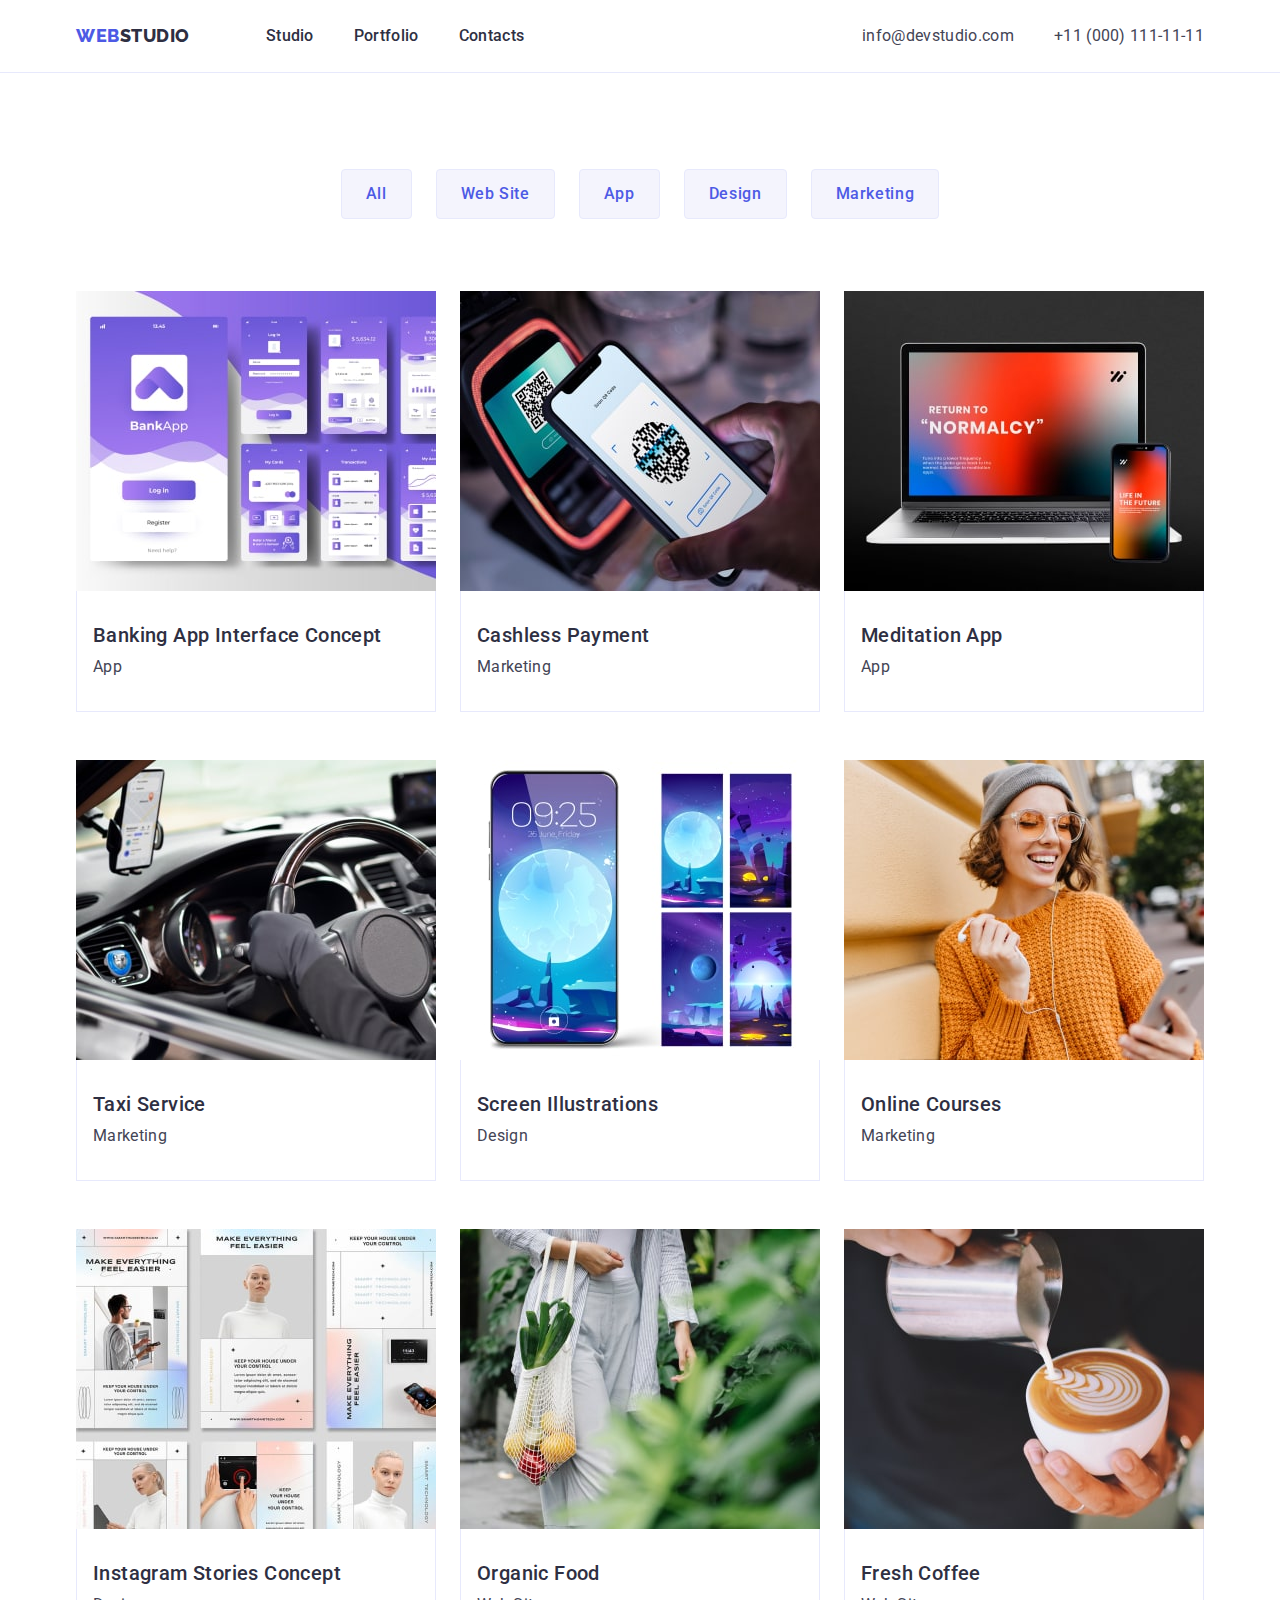
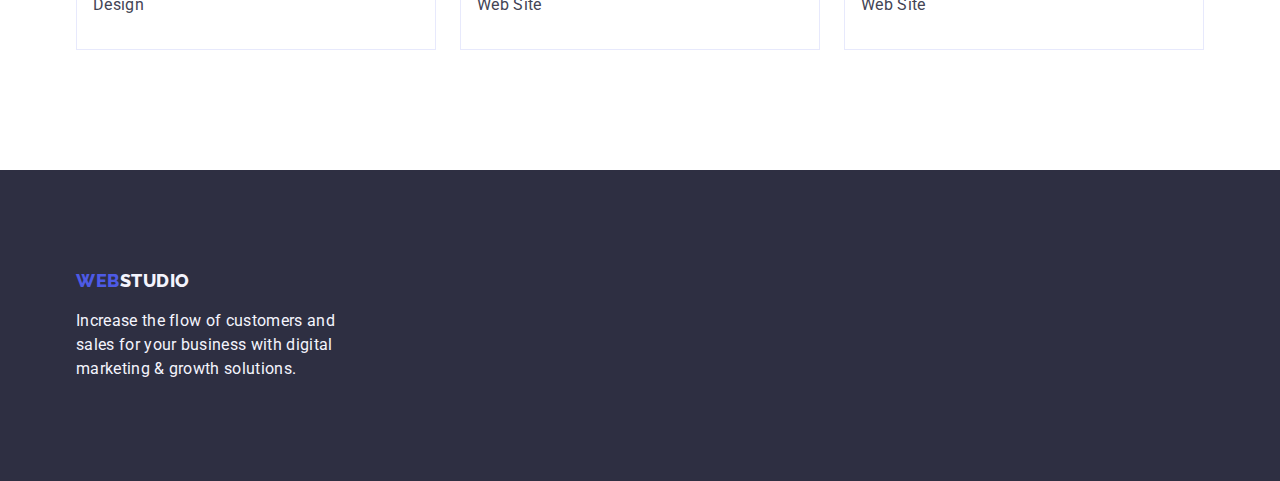
==== commit 186032ad: "modified" ====
--- a/portfolio.html
+++ b/portfolio.html
@@ -59,7 +59,9 @@
               <button type="button" class="projects-button">Web Site</button>
             </li>
             <li><button type="button" class="projects-button">App</button></li>
-            <li><button type="button" class="projects-button">Design</button></li>
+            <li>
+              <button type="button" class="projects-button">Design</button>
+            </li>
             <li>
               <button type="button" class="projects-button">Marketing</button>
             </li>
@@ -75,7 +77,9 @@
                   class="projects-image"
                 />
                 <div class="projects-card-content">
-                  <h2 class="project-subtitle section-subtitle">Banking App Interface Concept</h2>
+                  <h2 class="project-subtitle section-subtitle">
+                    Banking App Interface Concept
+                  </h2>
                   <p class="projects-text">App</p>
                 </div>
               </a>
@@ -90,7 +94,9 @@
                   class="projects-image"
                 />
                 <div class="projects-card-content">
-                  <h2 class="project-subtitle section-subtitle">Cashless Payment</h2>
+                  <h2 class="project-subtitle section-subtitle">
+                    Cashless Payment
+                  </h2>
                   <p class="projects-text">Marketing</p>
                 </div>
               </a>
@@ -105,7 +111,9 @@
                   class="projects-image"
                 />
                 <div class="projects-card-content">
-                  <h2 class="project-subtitle section-subtitle">Meditation App</h2>
+                  <h2 class="project-subtitle section-subtitle">
+                    Meditation App
+                  </h2>
                   <p class="projects-text">App</p>
                 </div>
               </a>
@@ -120,7 +128,9 @@
                   class="projects-image"
                 />
                 <div class="projects-card-content">
-                  <h2 class="project-subtitle section-subtitle">Taxi Service</h2>
+                  <h2 class="project-subtitle section-subtitle">
+                    Taxi Service
+                  </h2>
                   <p class="projects-text">Marketing</p>
                 </div>
               </a>
@@ -135,7 +145,9 @@
                   class="projects-image"
                 />
                 <div class="projects-card-content">
-                  <h2 class="project-subtitle section-subtitle">Screen Illustrations</h2>
+                  <h2 class="project-subtitle section-subtitle">
+                    Screen Illustrations
+                  </h2>
                   <p class="projects-text">Design</p>
                 </div>
               </a>
@@ -150,7 +162,9 @@
                   class="projects-image"
                 />
                 <div class="projects-card-content">
-                  <h2 class="project-subtitle section-subtitle">Online Courses</h2>
+                  <h2 class="project-subtitle section-subtitle">
+                    Online Courses
+                  </h2>
                   <p class="projects-text">Marketing</p>
                 </div>
               </a>
@@ -165,7 +179,9 @@
                   class="projects-image"
                 />
                 <div class="projects-card-content">
-                  <h2 class="project-subtitle section-subtitle">Instagram Stories Concept</h2>
+                  <h2 class="project-subtitle section-subtitle">
+                    Instagram Stories Concept
+                  </h2>
                   <p class="projects-text">Design</p>
                 </div>
               </a>
@@ -179,10 +195,12 @@
                   height="300"
                   class="projects-image"
                 />
-               <div class="projects-card-content">
-                  <h2 class="project-subtitle section-subtitle">Organic Food</h2>
+                <div class="projects-card-content">
+                  <h2 class="project-subtitle section-subtitle">
+                    Organic Food
+                  </h2>
                   <p class="projects-text">Web Site</p>
-               </div>
+                </div>
               </a>
             </li>
             <li class="projects-item">
@@ -194,24 +212,26 @@
                   height="300"
                   class="projects-image"
                 />
-               <div class="projects-card-content">
-                  <h2 class="project-subtitle section-subtitle">Fresh Coffee</h2>
+                <div class="projects-card-content">
+                  <h2 class="project-subtitle section-subtitle">
+                    Fresh Coffee
+                  </h2>
                   <p class="projects-text">Web Site</p>
-               </div>
-              </a>
-            </li>
-          </ul>
-        </section>
+                </div>
+              </a>
+            </li>
+          </ul>
         </div>
+      </section>
     </main>
     <footer class="page-footer">
       <div class="footer-container container">
         <a href="./index.html" class="footer-logo link"
-          >Web<span class="footer-logo-accent"> Studio</span></a
+          >Web<span class="footer-logo-accent">Studio</span></a
         >
         <p class="footer-text">
-          Increase the flow of customers and sales for your business with digital
-          marketing & growth solutions.
+          Increase the flow of customers and sales for your business with
+          digital marketing & growth solutions.
         </p>
       </div>
     </footer>
--- a/css/styles.css
+++ b/css/styles.css
@@ -69,8 +69,6 @@
 /* -------------Header-------------- */
 
 .page-header {
-  padding-top: 24px;
-  padding-bottom: 24px;
   border-bottom: 1px solid var(--light-accent-color);
 }
 
@@ -80,7 +78,10 @@
 }
 
 .nav-list {
+  flex: display;
   gap: 40px;
+  padding-top: 24px;
+  padding-bottom: 24px;
 }
 
 .header-container {
@@ -123,6 +124,8 @@
 
 .adress-list {
   gap: 40px;
+  padding-top: 24px;
+  padding-bottom: 24px;
 }
 .address-link.link,
 .list {
@@ -142,9 +145,6 @@
 
 .banner {
   background-color: var(--heading-color);
-}
-
-.banner-container {
   padding-top: 188px;
   padding-bottom: 188px;
 }
@@ -201,7 +201,7 @@
 }
 
 .intro-list-item {
-  width: calc((100%-24px * 3) / 4);
+  width: calc((100% - 24px * 3) / 4);
 }
 
 .list {
@@ -240,7 +240,7 @@
 }
 
 .services-list-item {
-  width: calc((100%-24 * 2) / 3);
+  width: calc((100% - 24 * 2) / 3);
 }
 
 .team {
@@ -262,7 +262,7 @@
 
 .team-list-item {
   background-color: var(--primary-white-color);
-  width: calc((100%-24 * 3) / 4);
+  width: calc((100% - 24 * 3) / 4);
   border-radius: 0px 0px 4px 4px;
 }
 
@@ -292,8 +292,8 @@
   letter-spacing: 0.54px;
   text-transform: uppercase;
   text-decoration: none;
-  margin-bottom: 16px;
   display: inline-block;
+  margin-bottom: 17.5px;
 }
 
 .footer-logo-accent {
@@ -306,7 +306,6 @@
   line-height: 1.5;
   letter-spacing: 0.32px;
   max-width: 264px;
-  margin-top: 17.5px;
 }
 
 .projects {
@@ -349,13 +348,11 @@
 }
 
 .projects-item-list {
-  padding-bottom: 120px;
   flex-wrap: wrap;
   gap: 48px 24px;
 }
 
 .projects-item {
-  border: 1px solid var(--light-accent-color);
   background: var(--primary-white-color);
   width: calc((100% - 48px) / 3);
 }
